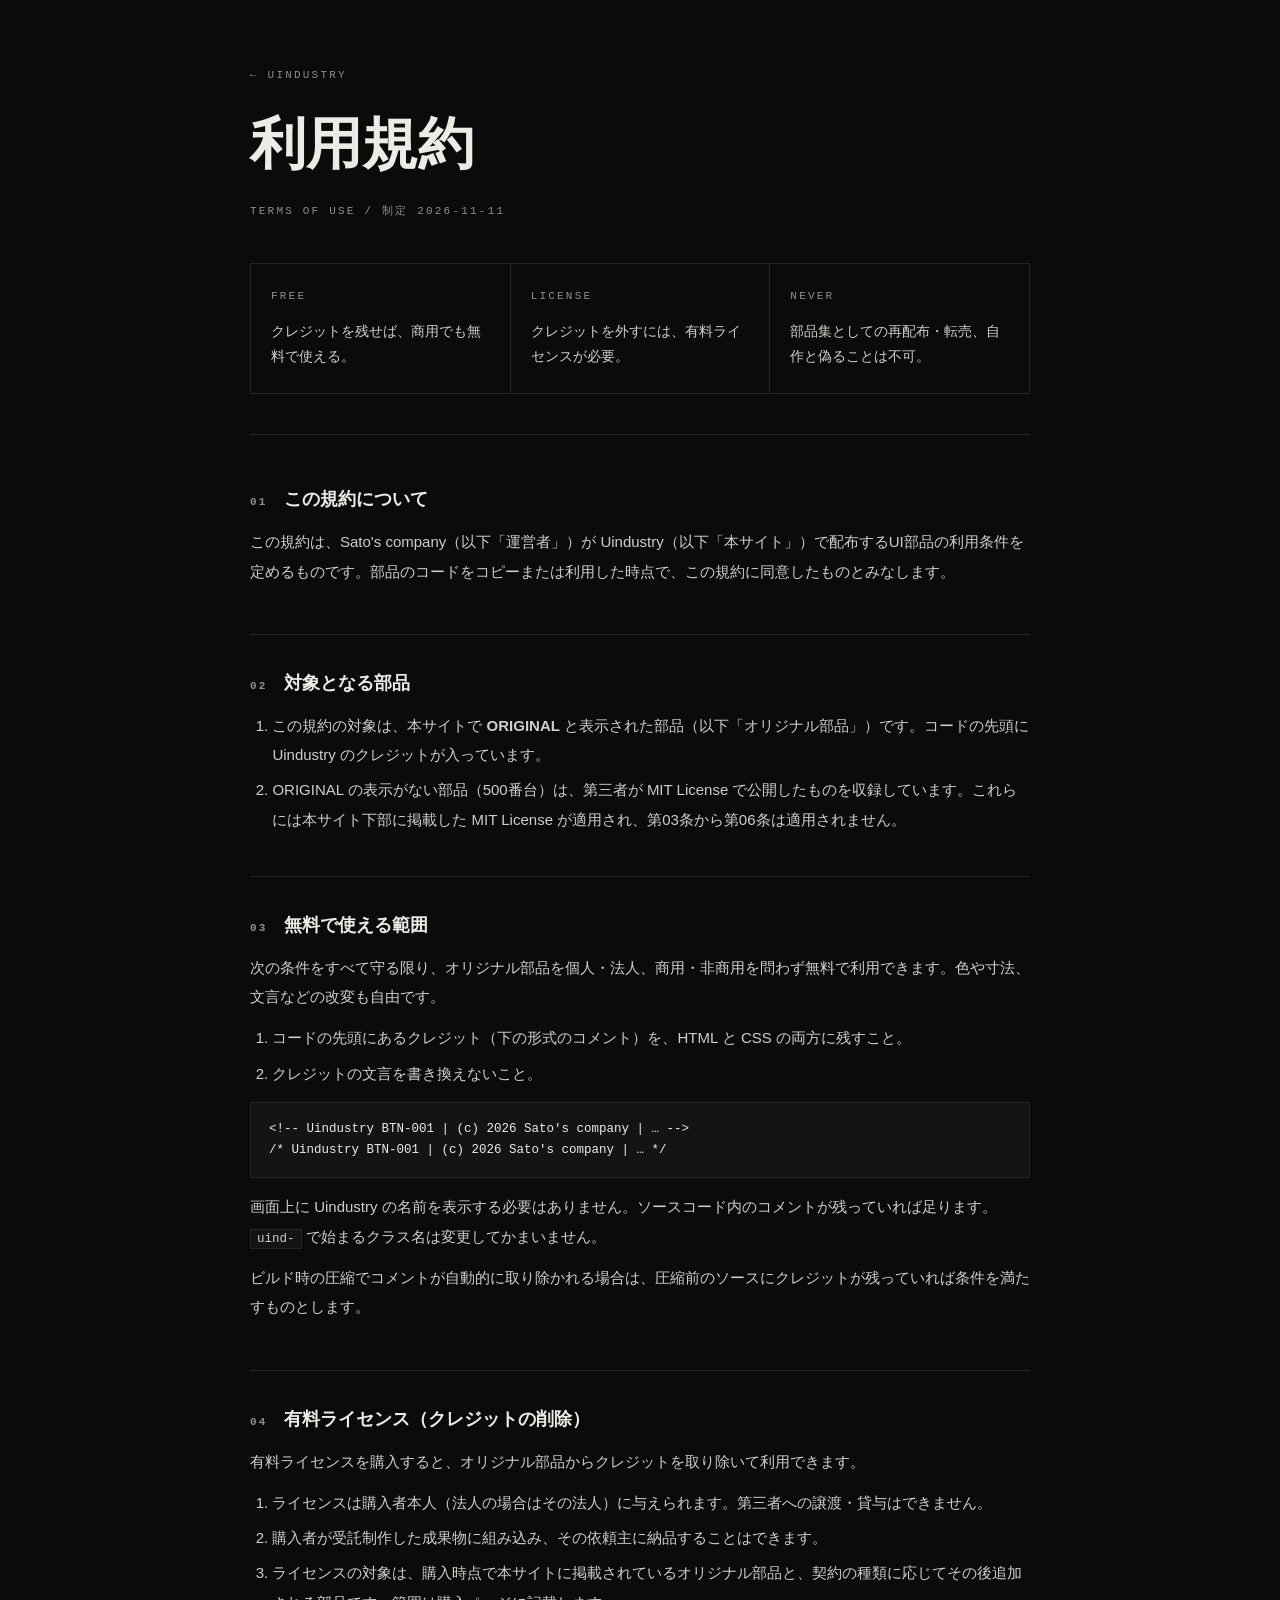
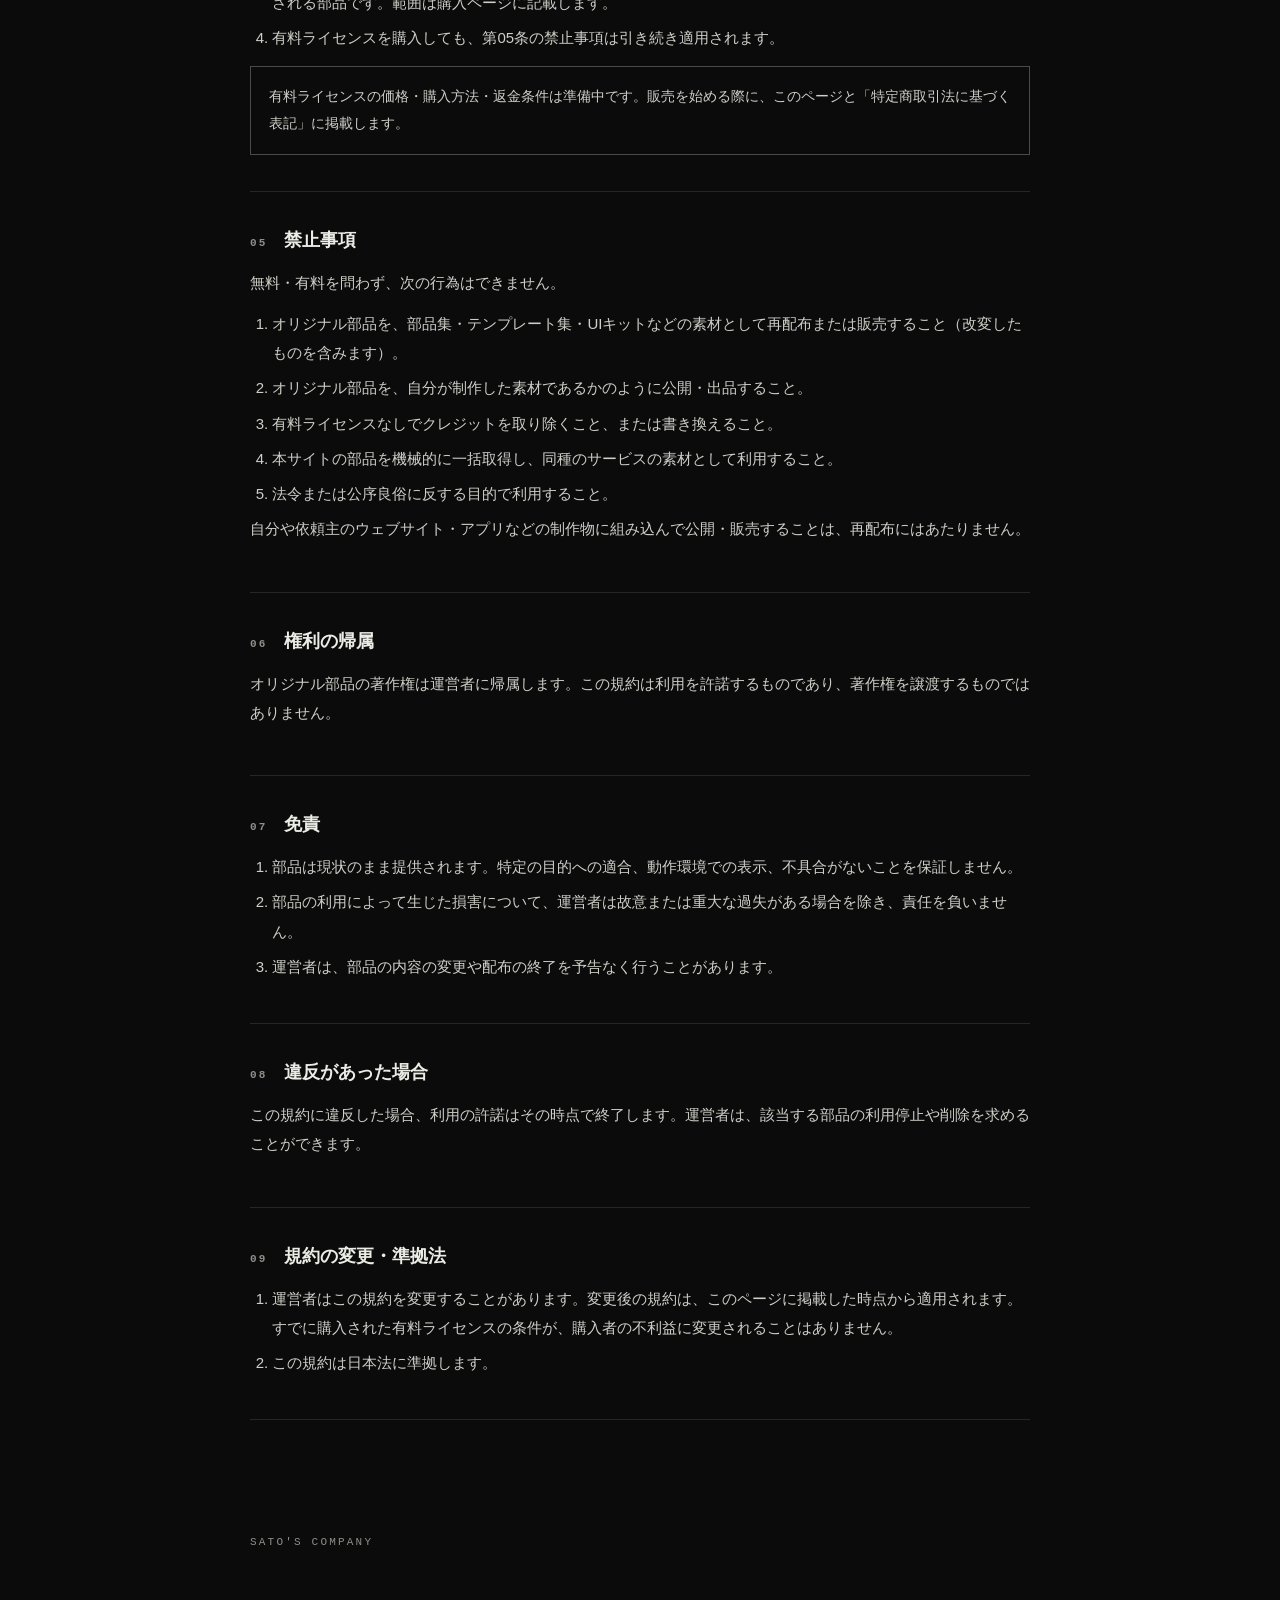
==== terms.html @ 7a506e07 "Add 30 ORIGINAL parts, terms of use page, and terms links" ====
<!DOCTYPE html>
<html lang="ja">
<head>
<meta charset="UTF-8">
<meta name="viewport" content="width=device-width, initial-scale=1.0">
<title>利用規約 — Uindustry | Sato's company</title>
<meta name="description" content="Uindustry のUI部品の利用規約。クレジットを残せば無料、外すには有料ライセンスが必要です。">
<meta name="theme-color" content="#0B0B0B">
<meta name="color-scheme" content="dark">
<link rel="canonical" href="https://kentaikan0325-alt.github.io/uindustry/terms.html">
<link rel="icon" href="data:image/svg+xml,%3Csvg xmlns='http://www.w3.org/2000/svg' viewBox='0 0 32 32'%3E%3Crect width='32' height='32' fill='%230B0B0B'/%3E%3Cpath d='M9 8v10a7 7 0 0 0 14 0V8' fill='none' stroke='%23ECECE6' stroke-width='3'/%3E%3C/svg%3E">
<style>
:root {
  --bg: #0B0B0B;
  --panel: #141414;
  --ink: #ECECE6;
  --gray: #8F8F89;
  --line: #262626;
  --line-strong: #4A4A47;
  --sans: "Helvetica Neue", Arial, "Hiragino Kaku Gothic ProN", "Yu Gothic", sans-serif;
  --mono: ui-monospace, "SF Mono", Menlo, Consolas, monospace;
  --gutter: 40px;
}
* { box-sizing: border-box; }
html, body { margin: 0; padding: 0; }
body {
  background: var(--bg);
  color: var(--ink);
  font-family: var(--sans);
  -webkit-font-smoothing: antialiased;
  -webkit-text-size-adjust: 100%;
}
:focus-visible { outline: 2px solid var(--ink); outline-offset: 2px; }
a { color: var(--ink); text-underline-offset: 3px; }
.label {
  font-family: var(--mono);
  font-size: 11px;
  letter-spacing: 0.2em;
  text-transform: uppercase;
  color: var(--gray);
}
.wrap { max-width: 860px; margin: 0 auto; padding: 0 var(--gutter); }
header { padding: 64px 0 40px; border-bottom: 1px solid var(--line); }
.back { text-decoration: none; }
.back:hover { color: var(--ink); }
h1 { font-size: clamp(32px, 5vw, 56px); font-weight: 600; line-height: 1.2; margin: 28px 0 0; }
.meta { margin: 24px 0 0; }

.summary {
  display: grid;
  grid-template-columns: repeat(3, 1fr);
  gap: 1px;
  background: var(--line);
  border: 1px solid var(--line);
  margin: 40px 0 0;
}
.summary div { background: var(--bg); padding: 22px 20px 24px; }
.summary .label { margin: 0 0 12px; }
.summary p:last-child { margin: 0; font-size: 14px; line-height: 1.8; }

main { padding: 16px 0 80px; }
section { padding: 36px 0; border-bottom: 1px solid var(--line); }
h2 {
  font-size: 18px;
  font-weight: 600;
  margin: 0 0 16px;
  display: flex;
  gap: 16px;
  align-items: baseline;
}
h2 .label { flex: none; }
p, li { font-size: 15px; line-height: 1.95; color: #CFCFC9; }
p { margin: 0 0 12px; }
ol, ul { margin: 0; padding-left: 1.4em; }
li { margin: 0 0 6px; }
code {
  font-family: var(--mono);
  font-size: 12.5px;
  background: var(--panel);
  border: 1px solid var(--line);
  padding: 2px 6px;
}
pre {
  font-family: var(--mono);
  font-size: 12.5px;
  line-height: 1.7;
  background: var(--panel);
  border: 1px solid var(--line);
  padding: 16px 18px;
  margin: 14px 0;
  overflow-x: auto;
  white-space: pre;
  color: var(--ink);
}
.pending {
  border: 1px solid var(--line-strong);
  padding: 16px 18px;
  margin: 14px 0 0;
  font-size: 14px;
}
footer { padding: 32px 0 56px; }
@media (max-width: 640px) {
  :root { --gutter: 20px; }
  header { padding-top: 44px; }
  .summary { grid-template-columns: 1fr; }
  h2 { flex-direction: column; gap: 8px; }
}
</style>
</head>
<body>
<div class="wrap">

<header>
  <a class="back label" href="./">← Uindustry</a>
  <h1>利用規約</h1>
  <p class="meta label">Terms of use / 制定 2026-11-11</p>

  <div class="summary" aria-label="要点">
    <div>
      <p class="label">Free</p>
      <p>クレジットを残せば、商用でも無料で使える。</p>
    </div>
    <div>
      <p class="label">License</p>
      <p>クレジットを外すには、有料ライセンスが必要。</p>
    </div>
    <div>
      <p class="label">Never</p>
      <p>部品集としての再配布・転売、自作と偽ることは不可。</p>
    </div>
  </div>
</header>

<main>

<section>
  <h2><span class="label">01</span>この規約について</h2>
  <p>この規約は、Sato's company（以下「運営者」）が Uindustry（以下「本サイト」）で配布するUI部品の利用条件を定めるものです。部品のコードをコピーまたは利用した時点で、この規約に同意したものとみなします。</p>
</section>

<section>
  <h2><span class="label">02</span>対象となる部品</h2>
  <ol>
    <li>この規約の対象は、本サイトで <strong>ORIGINAL</strong> と表示された部品（以下「オリジナル部品」）です。コードの先頭に Uindustry のクレジットが入っています。</li>
    <li>ORIGINAL の表示がない部品（500番台）は、第三者が MIT License で公開したものを収録しています。これらには本サイト下部に掲載した MIT License が適用され、第03条から第06条は適用されません。</li>
  </ol>
</section>

<section>
  <h2><span class="label">03</span>無料で使える範囲</h2>
  <p>次の条件をすべて守る限り、オリジナル部品を個人・法人、商用・非商用を問わず無料で利用できます。色や寸法、文言などの改変も自由です。</p>
  <ol>
    <li>コードの先頭にあるクレジット（下の形式のコメント）を、HTML と CSS の両方に残すこと。</li>
    <li>クレジットの文言を書き換えないこと。</li>
  </ol>
<pre>&lt;!-- Uindustry BTN-001 | (c) 2026 Sato's company | … --&gt;
/* Uindustry BTN-001 | (c) 2026 Sato's company | … */</pre>
  <p>画面上に Uindustry の名前を表示する必要はありません。ソースコード内のコメントが残っていれば足ります。<code>uind-</code> で始まるクラス名は変更してかまいません。</p>
  <p>ビルド時の圧縮でコメントが自動的に取り除かれる場合は、圧縮前のソースにクレジットが残っていれば条件を満たすものとします。</p>
</section>

<section>
  <h2><span class="label">04</span>有料ライセンス（クレジットの削除）</h2>
  <p>有料ライセンスを購入すると、オリジナル部品からクレジットを取り除いて利用できます。</p>
  <ol>
    <li>ライセンスは購入者本人（法人の場合はその法人）に与えられます。第三者への譲渡・貸与はできません。</li>
    <li>購入者が受託制作した成果物に組み込み、その依頼主に納品することはできます。</li>
    <li>ライセンスの対象は、購入時点で本サイトに掲載されているオリジナル部品と、契約の種類に応じてその後追加される部品です。範囲は購入ページに記載します。</li>
    <li>有料ライセンスを購入しても、第05条の禁止事項は引き続き適用されます。</li>
  </ol>
  <p class="pending">有料ライセンスの価格・購入方法・返金条件は準備中です。販売を始める際に、このページと「特定商取引法に基づく表記」に掲載します。</p>
</section>

<section>
  <h2><span class="label">05</span>禁止事項</h2>
  <p>無料・有料を問わず、次の行為はできません。</p>
  <ol>
    <li>オリジナル部品を、部品集・テンプレート集・UIキットなどの素材として再配布または販売すること（改変したものを含みます）。</li>
    <li>オリジナル部品を、自分が制作した素材であるかのように公開・出品すること。</li>
    <li>有料ライセンスなしでクレジットを取り除くこと、または書き換えること。</li>
    <li>本サイトの部品を機械的に一括取得し、同種のサービスの素材として利用すること。</li>
    <li>法令または公序良俗に反する目的で利用すること。</li>
  </ol>
  <p>自分や依頼主のウェブサイト・アプリなどの制作物に組み込んで公開・販売することは、再配布にはあたりません。</p>
</section>

<section>
  <h2><span class="label">06</span>権利の帰属</h2>
  <p>オリジナル部品の著作権は運営者に帰属します。この規約は利用を許諾するものであり、著作権を譲渡するものではありません。</p>
</section>

<section>
  <h2><span class="label">07</span>免責</h2>
  <ol>
    <li>部品は現状のまま提供されます。特定の目的への適合、動作環境での表示、不具合がないことを保証しません。</li>
    <li>部品の利用によって生じた損害について、運営者は故意または重大な過失がある場合を除き、責任を負いません。</li>
    <li>運営者は、部品の内容の変更や配布の終了を予告なく行うことがあります。</li>
  </ol>
</section>

<section>
  <h2><span class="label">08</span>違反があった場合</h2>
  <p>この規約に違反した場合、利用の許諾はその時点で終了します。運営者は、該当する部品の利用停止や削除を求めることができます。</p>
</section>

<section>
  <h2><span class="label">09</span>規約の変更・準拠法</h2>
  <ol>
    <li>運営者はこの規約を変更することがあります。変更後の規約は、このページに掲載した時点から適用されます。すでに購入された有料ライセンスの条件が、購入者の不利益に変更されることはありません。</li>
    <li>この規約は日本法に準拠します。</li>
  </ol>
</section>

</main>

<footer>
  <p class="label">Sato's company</p>
</footer>

</div>
</body>
</html>
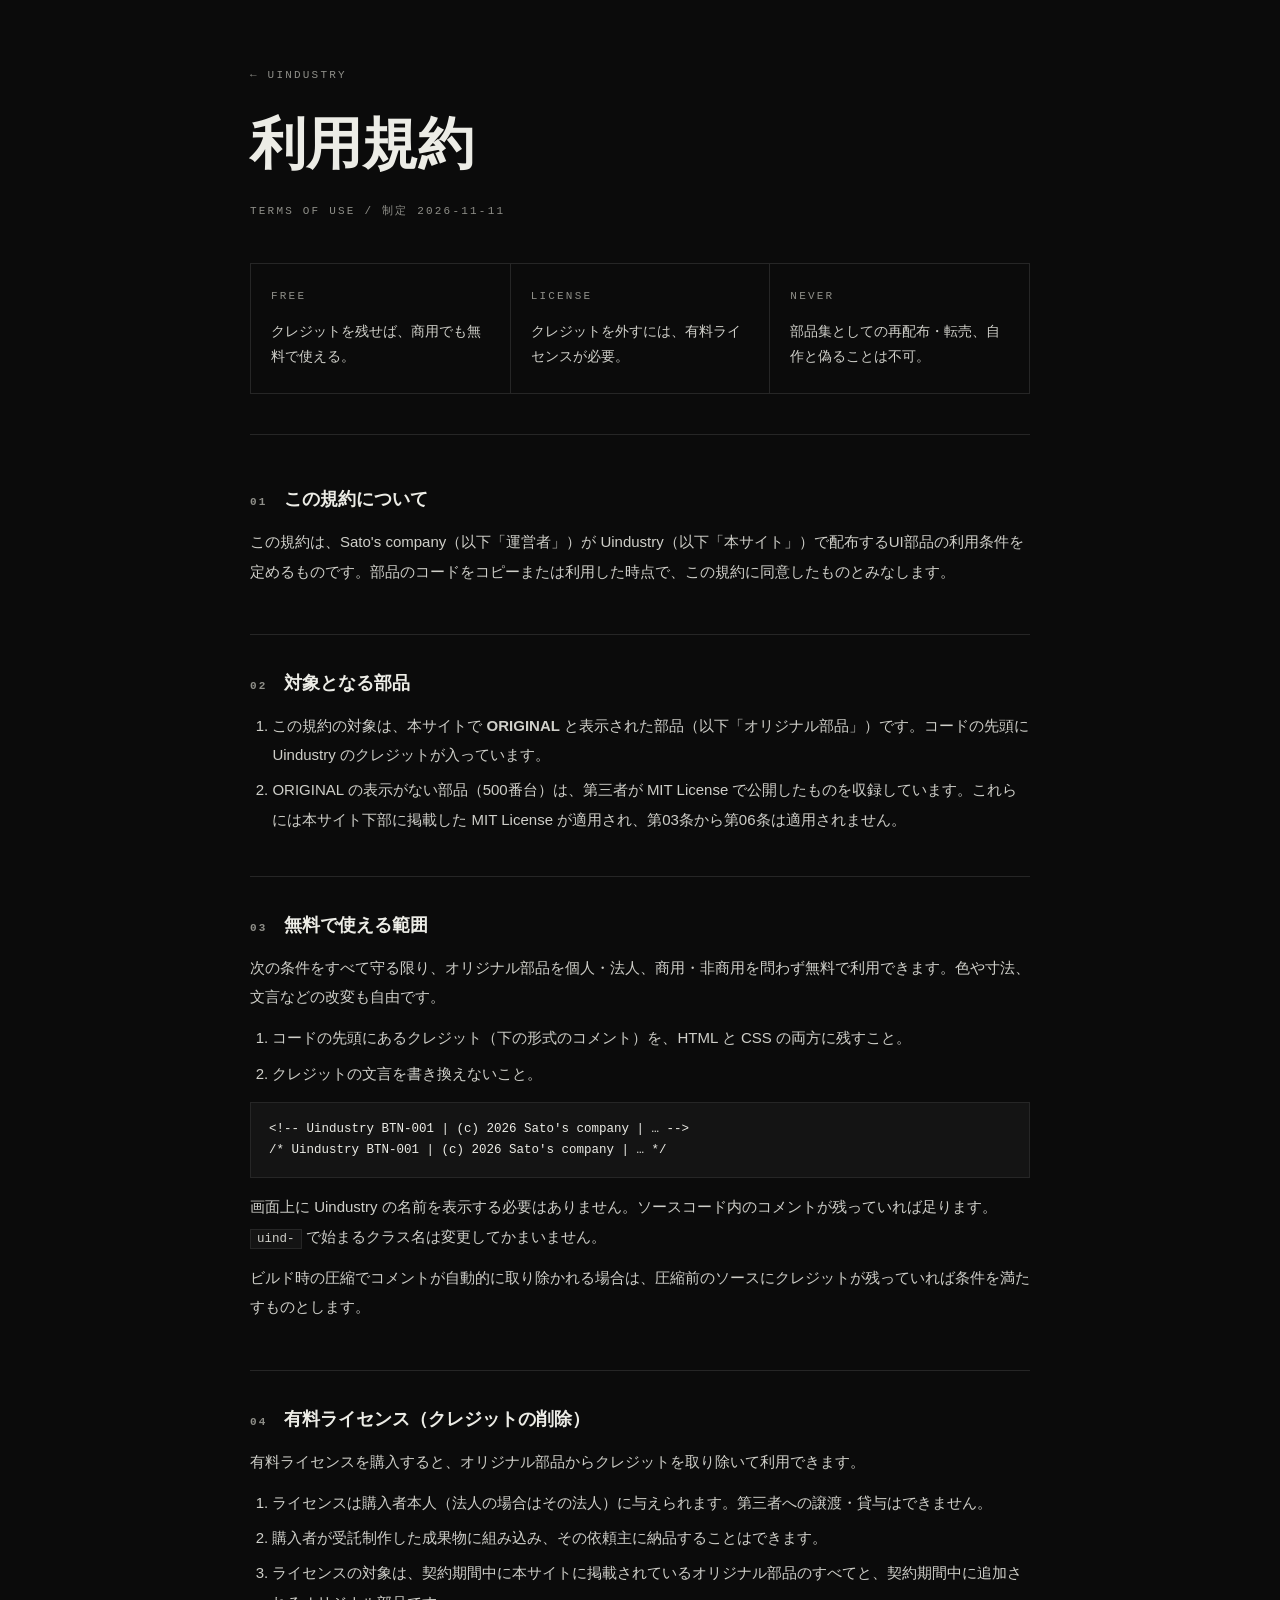
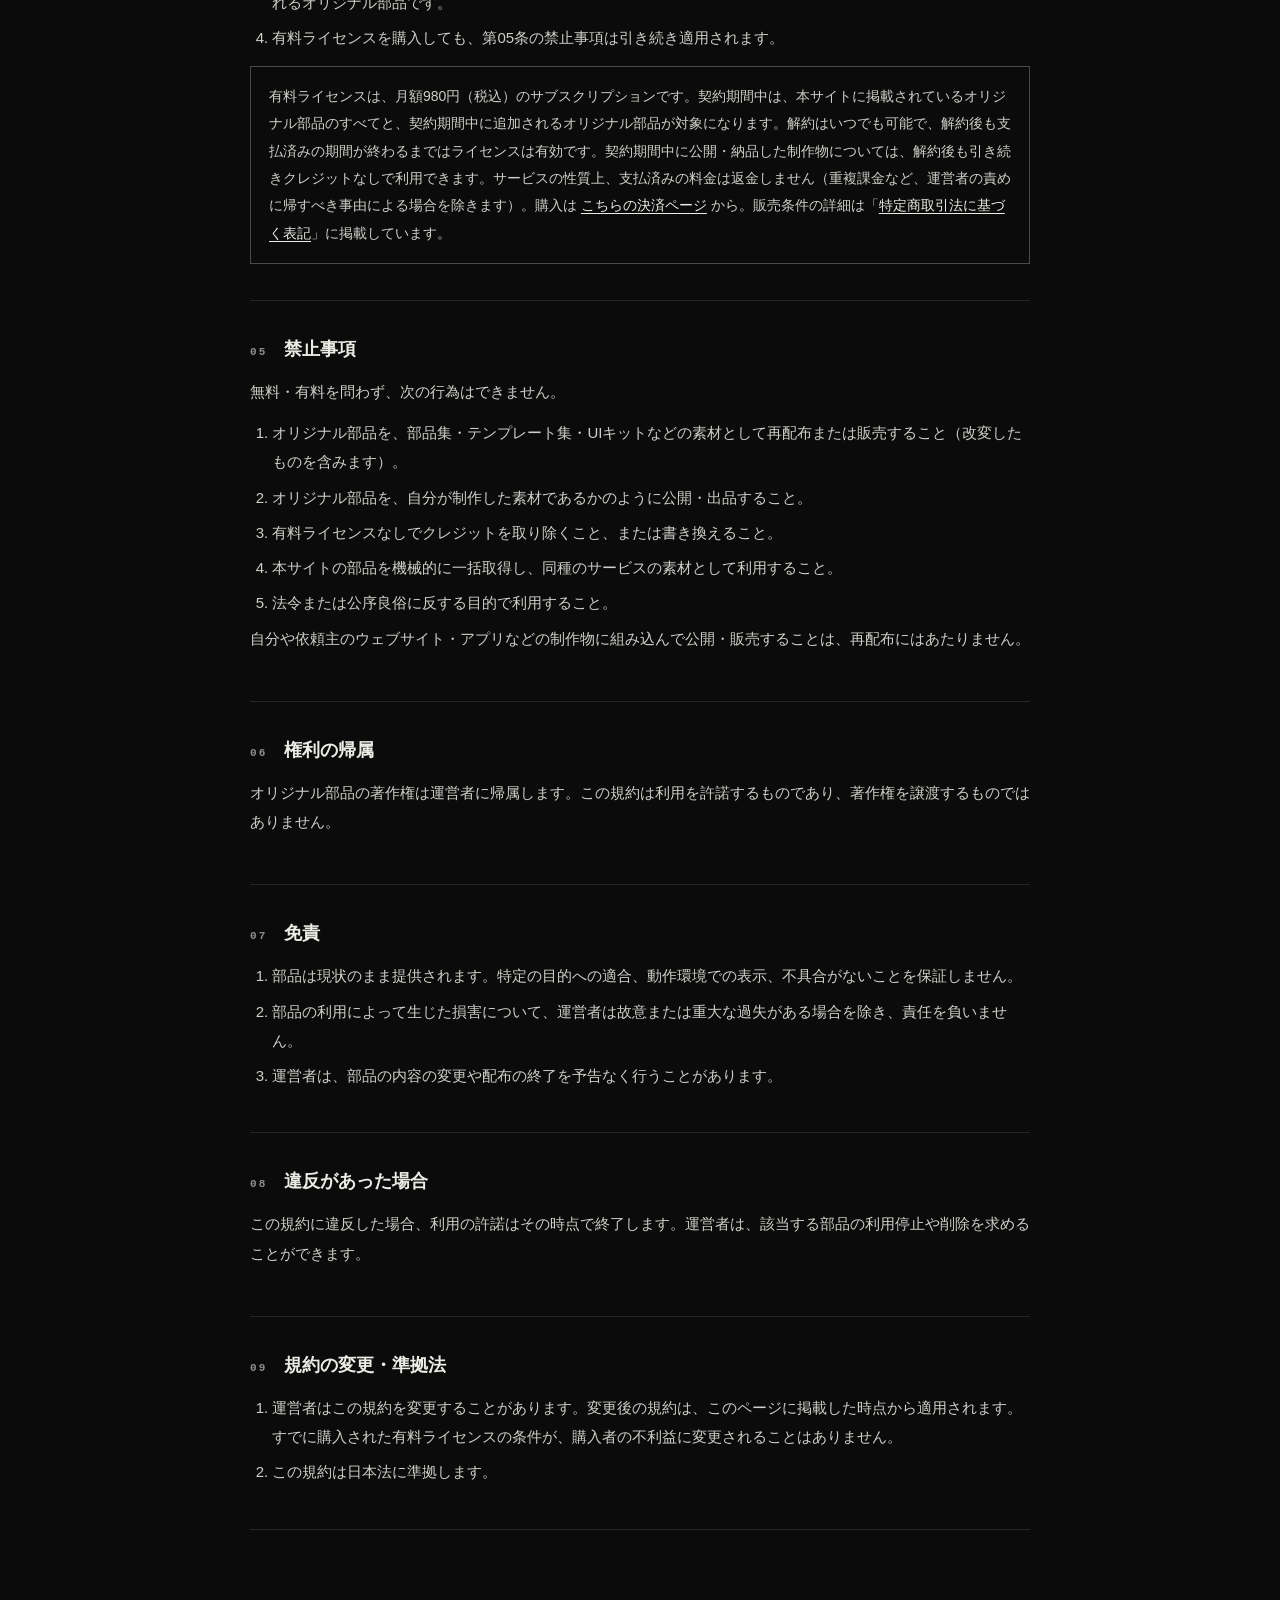
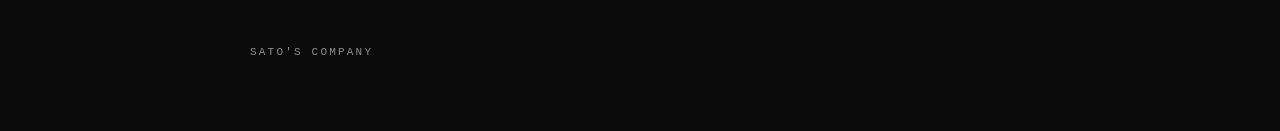
==== commit 7661afd0: "Launch Uindustry license sales: buy link, terms pricing, tokushoho page" ====
--- a/terms.html
+++ b/terms.html
@@ -165,10 +165,10 @@
   <ol>
     <li>ライセンスは購入者本人（法人の場合はその法人）に与えられます。第三者への譲渡・貸与はできません。</li>
     <li>購入者が受託制作した成果物に組み込み、その依頼主に納品することはできます。</li>
-    <li>ライセンスの対象は、購入時点で本サイトに掲載されているオリジナル部品と、契約の種類に応じてその後追加される部品です。範囲は購入ページに記載します。</li>
+    <li>ライセンスの対象は、契約期間中に本サイトに掲載されているオリジナル部品のすべてと、契約期間中に追加されるオリジナル部品です。</li>
     <li>有料ライセンスを購入しても、第05条の禁止事項は引き続き適用されます。</li>
   </ol>
-  <p class="pending">有料ライセンスの価格・購入方法・返金条件は準備中です。販売を始める際に、このページと「特定商取引法に基づく表記」に掲載します。</p>
+  <p class="pending">有料ライセンスは、月額980円（税込）のサブスクリプションです。契約期間中は、本サイトに掲載されているオリジナル部品のすべてと、契約期間中に追加されるオリジナル部品が対象になります。解約はいつでも可能で、解約後も支払済みの期間が終わるまではライセンスは有効です。契約期間中に公開・納品した制作物については、解約後も引き続きクレジットなしで利用できます。サービスの性質上、支払済みの料金は返金しません（重複課金など、運営者の責めに帰すべき事由による場合を除きます）。購入は <a href="https://buy.stripe.com/4gMbJ2f4v5FLeWY9ou9Ve00" target="_blank" rel="noopener">こちらの決済ページ</a> から。販売条件の詳細は「<a href="tokushoho.html">特定商取引法に基づく表記</a>」に掲載しています。</p>
 </section>
 
 <section>
